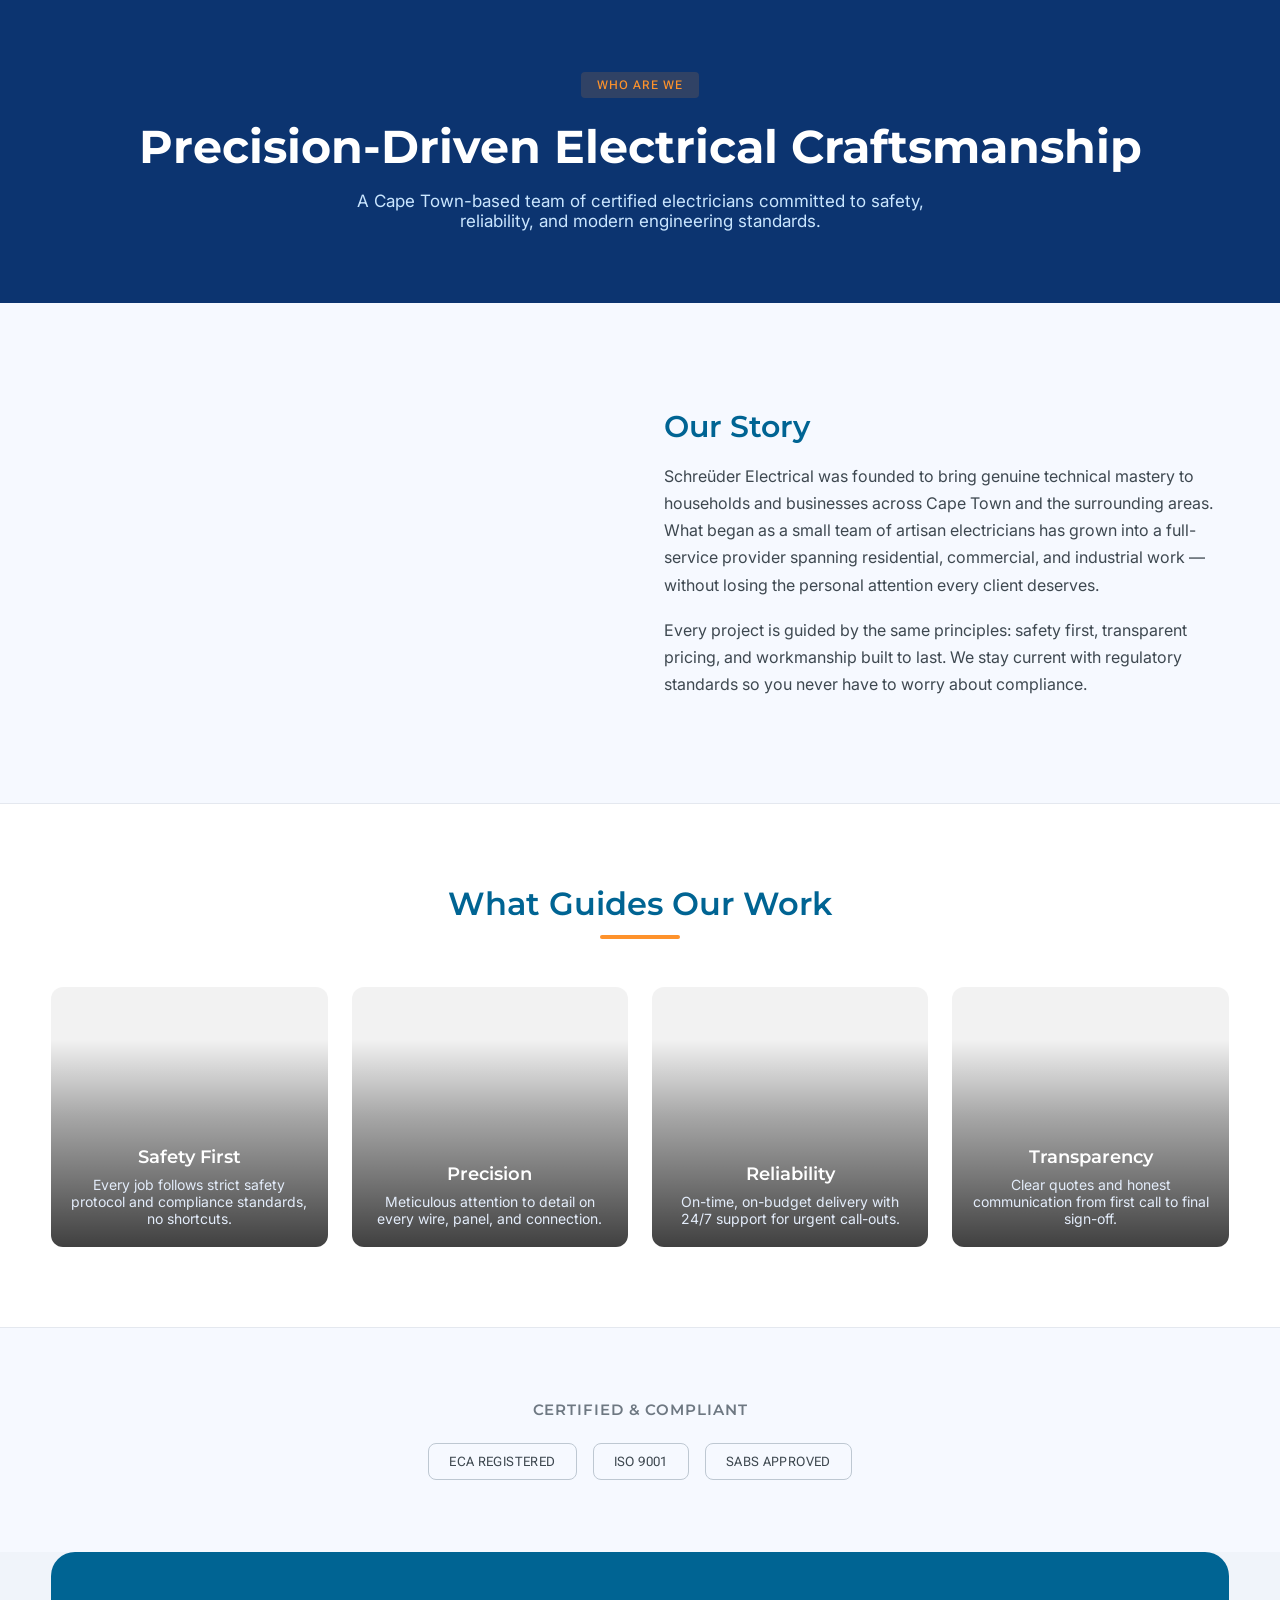
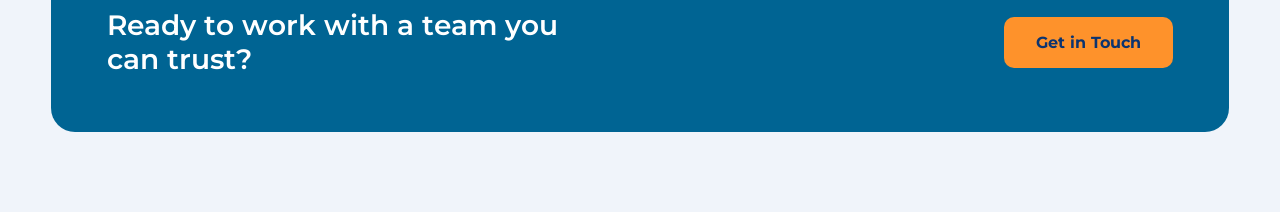
==== About.dc.html @ 47a8d3ac "Initial site: Home, Services, About, Contact pages Static handoff build from Claude Design, rendered" ====
<!DOCTYPE html>
<html>
<head>
<meta charset="utf-8">
<meta name="viewport" content="width=device-width, initial-scale=1">
<script src="./support.js"></script>
</head>
<body>
<x-dc>
<helmet>
<meta name="viewport" content="width=device-width, initial-scale=1.0" />
<title>Who Are We | Schreüder Electrical</title>
<link rel="stylesheet" href="https://fonts.googleapis.com/css2?family=Montserrat:wght@600;700&amp;family=Inter:wght@400;500&amp;family=Roboto+Flex:wght@500&amp;display=swap" />
<style>
  *, *::before, *::after { box-sizing: border-box; }
  body { margin: 0; background: #f6f9ff; }
  a { color: #146294; }
  a:hover { color: #fe922b; }
</style>
</helmet>

<div style="font-family: Inter, sans-serif; color: #171c21; background: #f6f9ff;">
<dc-import name="SiteHeader" active-page="about" hint-size="100%,72px"></dc-import>

<section style="background: #0c3470; padding: 72px clamp(16px, 4vw, 64px);">
  <div style="max-width: 1280px; margin: 0 auto; text-align: center;">
    <span style="display: inline-block; background: rgba(254,146,43,0.15); color: #fe922b; padding: 6px 16px; border-radius: 4px; font-family: 'Roboto Flex', sans-serif; font-weight: 500; font-size: 12px; letter-spacing: 0.08em; text-transform: uppercase; margin-bottom: 20px;">Who Are We</span>
    <h1 style="font-family: Montserrat, sans-serif; font-weight: 700; font-size: clamp(30px, 4.5vw, 46px); color: #ffffff; margin: 0 0 16px;">Precision-Driven Electrical Craftsmanship</h1>
    <p style="font-family: Inter, sans-serif; font-size: 17px; color: #cae6ff; max-width: 620px; margin: 0 auto;">A Cape Town-based team of certified electricians committed to safety, reliability, and modern engineering standards.</p>
  </div>
</section>

<section style="max-width: 1280px; margin: 0 auto; padding: 80px clamp(16px, 4vw, 64px);">
  <div style="display: grid; grid-template-columns: repeat(auto-fit, minmax(320px, 1fr)); gap: 48px; align-items: center;">
    <div style="border-radius: 16px; overflow: hidden; min-height: 340px; background-image: url('https://images.unsplash.com/photo-1615774925655-a0e97fc85c14?w=900&h=900&fit=crop&auto=format&q=80'); background-size: cover; background-position: center;"></div>
    <div style="display: flex; flex-direction: column; gap: 18px;">
      <h2 style="font-family: Montserrat, sans-serif; font-weight: 600; font-size: clamp(24px, 3vw, 30px); color: #006493; margin: 0;">Our Story</h2>
      <p style="font-family: Inter, sans-serif; font-size: 16px; line-height: 1.7; color: #3e4850; margin: 0;">Schreüder Electrical was founded to bring genuine technical mastery to households and businesses across Cape Town and the surrounding areas. What began as a small team of artisan electricians has grown into a full-service provider spanning residential, commercial, and industrial work — without losing the personal attention every client deserves.</p>
      <p style="font-family: Inter, sans-serif; font-size: 16px; line-height: 1.7; color: #3e4850; margin: 0;">Every project is guided by the same principles: safety first, transparent pricing, and workmanship built to last. We stay current with regulatory standards so you never have to worry about compliance.</p>
    </div>
  </div>
</section>

<section style="background: #ffffff; padding: 80px clamp(16px, 4vw, 64px); border-top: 1px solid #e4e8ef; border-bottom: 1px solid #e4e8ef;">
  <div style="max-width: 1280px; margin: 0 auto;">
    <div style="text-align: center; margin-bottom: 48px;">
      <h2 style="font-family: Montserrat, sans-serif; font-weight: 600; font-size: clamp(26px, 3vw, 32px); color: #006493; margin: 0 0 12px;">What Guides Our Work</h2>
      <div style="width: 80px; height: 4px; background: #fe922b; margin: 0 auto; border-radius: 2px;"></div>
    </div>
    <div style="display: grid; grid-template-columns: repeat(auto-fit, minmax(220px, 1fr)); gap: 24px;">
      <div style="position: relative; border-radius: 12px; overflow: hidden; height: 260px; background-image: url('https://images.unsplash.com/photo-1595856619767-ab739fa7daae?w=600&h=600&fit=crop&auto=format&q=80'); background-size: cover; background-position: center;">
        <div style="position: absolute; inset: 0; background: linear-gradient(0deg, rgba(0,0,0,0.75) 0%, rgba(0,0,0,0.35) 50%, rgba(0,0,0,0.05) 80%);"></div>
        <div style="position: relative; height: 100%; display: flex; flex-direction: column; justify-content: flex-end; padding: 20px; text-align: center;">
          <h4 style="font-family: Montserrat, sans-serif; font-weight: 600; font-size: 18px; color: #ffffff; margin: 0 0 8px;">Safety First</h4>
          <p style="font-family: Inter, sans-serif; font-size: 14px; color: #e3ecfa; margin: 0;">Every job follows strict safety protocol and compliance standards, no shortcuts.</p>
        </div>
      </div>
      <div style="position: relative; border-radius: 12px; overflow: hidden; height: 260px; background-image: url('https://images.unsplash.com/photo-1601462904263-f2fa0c851cb9?w=600&h=600&fit=crop&auto=format&q=80'); background-size: cover; background-position: center;">
        <div style="position: absolute; inset: 0; background: linear-gradient(0deg, rgba(0,0,0,0.75) 0%, rgba(0,0,0,0.35) 50%, rgba(0,0,0,0.05) 80%);"></div>
        <div style="position: relative; height: 100%; display: flex; flex-direction: column; justify-content: flex-end; padding: 20px; text-align: center;">
          <h4 style="font-family: Montserrat, sans-serif; font-weight: 600; font-size: 18px; color: #ffffff; margin: 0 0 8px;">Precision</h4>
          <p style="font-family: Inter, sans-serif; font-size: 14px; color: #e3ecfa; margin: 0;">Meticulous attention to detail on every wire, panel, and connection.</p>
        </div>
      </div>
      <div style="position: relative; border-radius: 12px; overflow: hidden; height: 260px; background-image: url('https://images.unsplash.com/photo-1566417110090-6b15a06ec800?w=600&h=600&fit=crop&auto=format&q=80'); background-size: cover; background-position: center;">
        <div style="position: absolute; inset: 0; background: linear-gradient(0deg, rgba(0,0,0,0.75) 0%, rgba(0,0,0,0.35) 50%, rgba(0,0,0,0.05) 80%);"></div>
        <div style="position: relative; height: 100%; display: flex; flex-direction: column; justify-content: flex-end; padding: 20px; text-align: center;">
          <h4 style="font-family: Montserrat, sans-serif; font-weight: 600; font-size: 18px; color: #ffffff; margin: 0 0 8px;">Reliability</h4>
          <p style="font-family: Inter, sans-serif; font-size: 14px; color: #e3ecfa; margin: 0;">On-time, on-budget delivery with 24/7 support for urgent call-outs.</p>
        </div>
      </div>
      <div style="position: relative; border-radius: 12px; overflow: hidden; height: 260px; background-image: url('https://images.unsplash.com/photo-1544724569-5f546fd6f2b5?w=600&h=600&fit=crop&auto=format&q=80'); background-size: cover; background-position: center;">
        <div style="position: absolute; inset: 0; background: linear-gradient(0deg, rgba(0,0,0,0.75) 0%, rgba(0,0,0,0.35) 50%, rgba(0,0,0,0.05) 80%);"></div>
        <div style="position: relative; height: 100%; display: flex; flex-direction: column; justify-content: flex-end; padding: 20px; text-align: center;">
          <h4 style="font-family: Montserrat, sans-serif; font-weight: 600; font-size: 18px; color: #ffffff; margin: 0 0 8px;">Transparency</h4>
          <p style="font-family: Inter, sans-serif; font-size: 14px; color: #e3ecfa; margin: 0;">Clear quotes and honest communication from first call to final sign-off.</p>
        </div>
      </div>
    </div>
  </div>
</section>

<section style="max-width: 1280px; margin: 0 auto; padding: 72px clamp(16px, 4vw, 64px); text-align: center;">
  <h3 style="font-family: Montserrat, sans-serif; font-weight: 600; font-size: 15px; letter-spacing: 0.06em; text-transform: uppercase; color: #6e7882; margin: 0 0 24px;">Certified &amp; Compliant</h3>
  <div style="display: flex; flex-wrap: wrap; justify-content: center; gap: 16px;">
    <span style="border: 1px solid #bec8d2; padding: 10px 20px; border-radius: 8px; font-family: 'Roboto Flex', sans-serif; font-size: 13px; color: #3e4850; letter-spacing: 0.03em;">ECA REGISTERED</span>
    <span style="border: 1px solid #bec8d2; padding: 10px 20px; border-radius: 8px; font-family: 'Roboto Flex', sans-serif; font-size: 13px; color: #3e4850; letter-spacing: 0.03em;">ISO 9001</span>
    <span style="border: 1px solid #bec8d2; padding: 10px 20px; border-radius: 8px; font-family: 'Roboto Flex', sans-serif; font-size: 13px; color: #3e4850; letter-spacing: 0.03em;">SABS APPROVED</span>
  </div>
</section>

<section style="background: #f0f4fa; padding: 0 clamp(16px, 4vw, 64px) 80px;">
  <div style="max-width: 1280px; margin: 0 auto; background: #006493; border-radius: 24px; padding: clamp(32px, 5vw, 56px); display: flex; flex-wrap: wrap; gap: 24px; align-items: center; justify-content: space-between;">
    <h2 style="font-family: Montserrat, sans-serif; font-weight: 600; font-size: clamp(22px, 2.6vw, 28px); color: #ffffff; margin: 0; max-width: 460px;">Ready to work with a team you can trust?</h2>
    <a href="Contact.dc.html" style="background: #fe922b; color: #0c3470; padding: 16px 32px; border-radius: 10px; text-decoration: none; font-family: Montserrat, sans-serif; font-weight: 700; font-size: 16px; white-space: nowrap; transition: box-shadow 0.2s ease;" style-hover="box-shadow: 0 0 20px rgba(254,146,43,0.5);">Get in Touch</a>
  </div>
</section>

<dc-import name="SiteFooter" hint-size="100%,320px"></dc-import>
</div>

</x-dc>
</body>
</html>
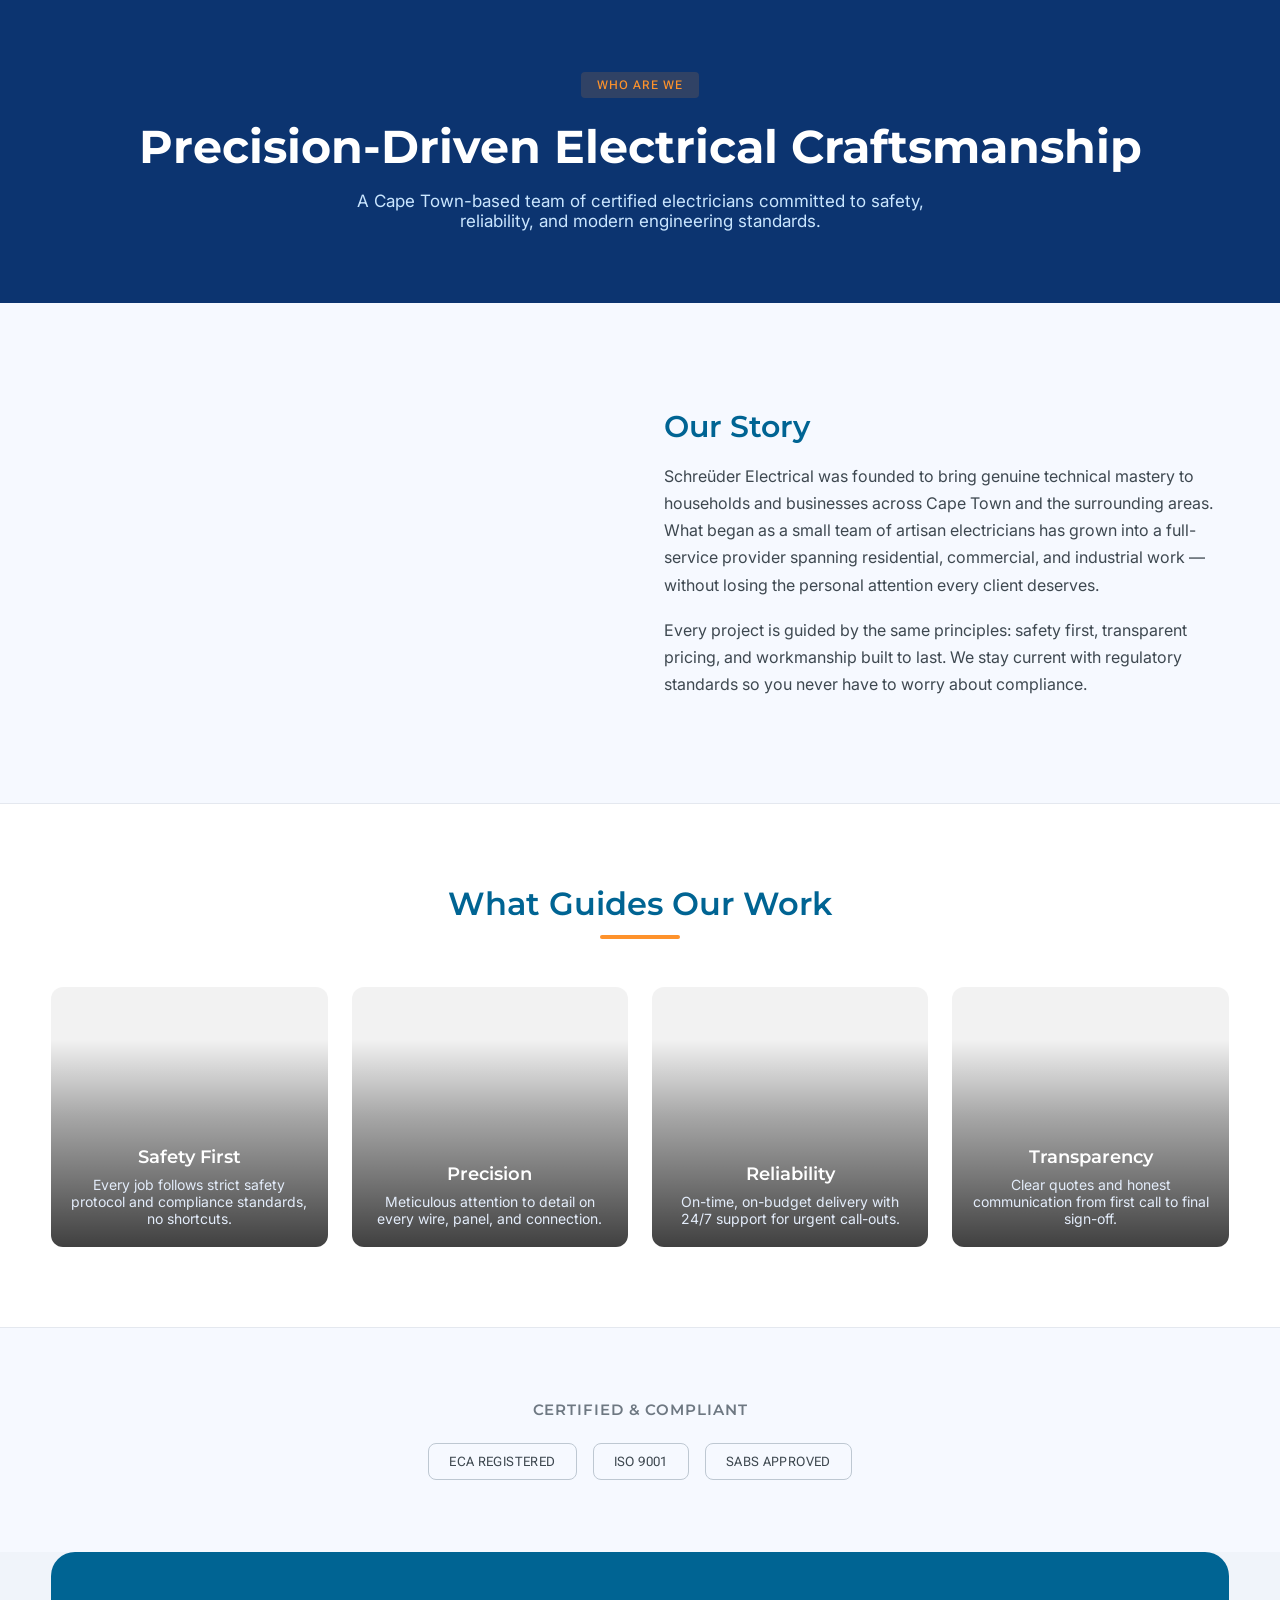
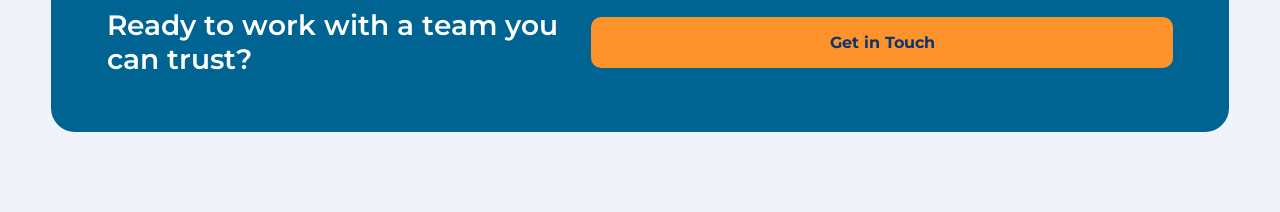
==== commit 7d2ef077: "Make layout mobile-friendly Switch fixed grid/columns to wrapping flex and auto-fit grids, add clamp" ====
--- a/About.dc.html
+++ b/About.dc.html
@@ -92,7 +92,7 @@
 <section style="background: #f0f4fa; padding: 0 clamp(16px, 4vw, 64px) 80px;">
   <div style="max-width: 1280px; margin: 0 auto; background: #006493; border-radius: 24px; padding: clamp(32px, 5vw, 56px); display: flex; flex-wrap: wrap; gap: 24px; align-items: center; justify-content: space-between;">
     <h2 style="font-family: Montserrat, sans-serif; font-weight: 600; font-size: clamp(22px, 2.6vw, 28px); color: #ffffff; margin: 0; max-width: 460px;">Ready to work with a team you can trust?</h2>
-    <a href="Contact.dc.html" style="background: #fe922b; color: #0c3470; padding: 16px 32px; border-radius: 10px; text-decoration: none; font-family: Montserrat, sans-serif; font-weight: 700; font-size: 16px; white-space: nowrap; transition: box-shadow 0.2s ease;" style-hover="box-shadow: 0 0 20px rgba(254,146,43,0.5);">Get in Touch</a>
+    <a href="Contact.dc.html" style="background: #fe922b; color: #0c3470; padding: 16px 32px; border-radius: 10px; text-decoration: none; font-family: Montserrat, sans-serif; font-weight: 700; font-size: 16px; transition: box-shadow 0.2s ease; flex: 1 1 200px; text-align: center; box-sizing: border-box;" style-hover="box-shadow: 0 0 20px rgba(254,146,43,0.5);">Get in Touch</a>
   </div>
 </section>
 
